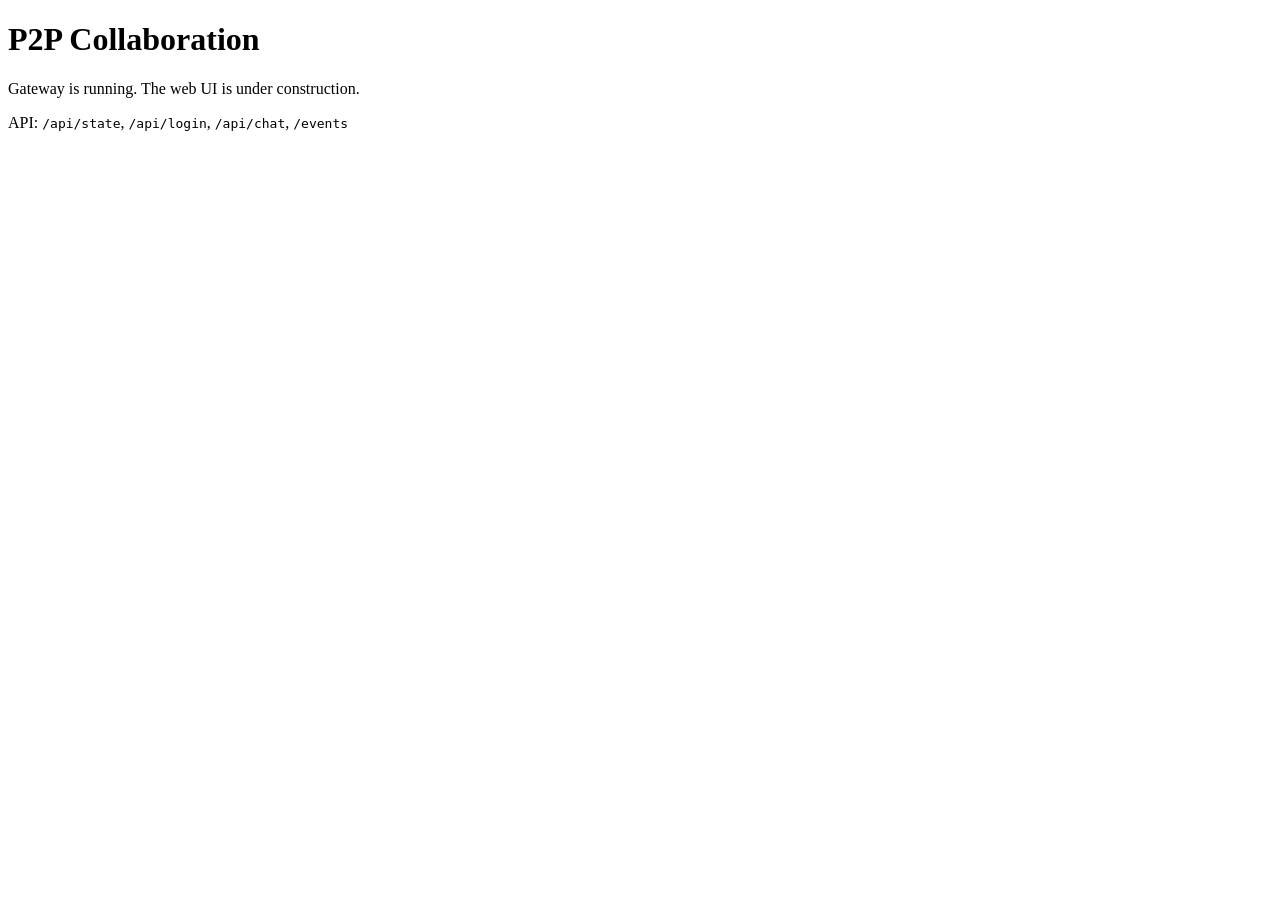
==== web/index.html @ 7ecc8738 "Added: client gateway + http, waiting on UI" ====
<!doctype html>
<html lang="en">
  <head>
    <meta charset="utf-8">
    <meta name="viewport" content="width=device-width, initial-scale=1">
    <title>P2P Collaboration</title>
  </head>
  <body>
    <h1>P2P Collaboration</h1>
    <p>Gateway is running. The web UI is under construction.</p>
    <p>
      API: <code>/api/state</code>, <code>/api/login</code>,
      <code>/api/chat</code>, <code>/events</code>
    </p>
  </body>
</html>
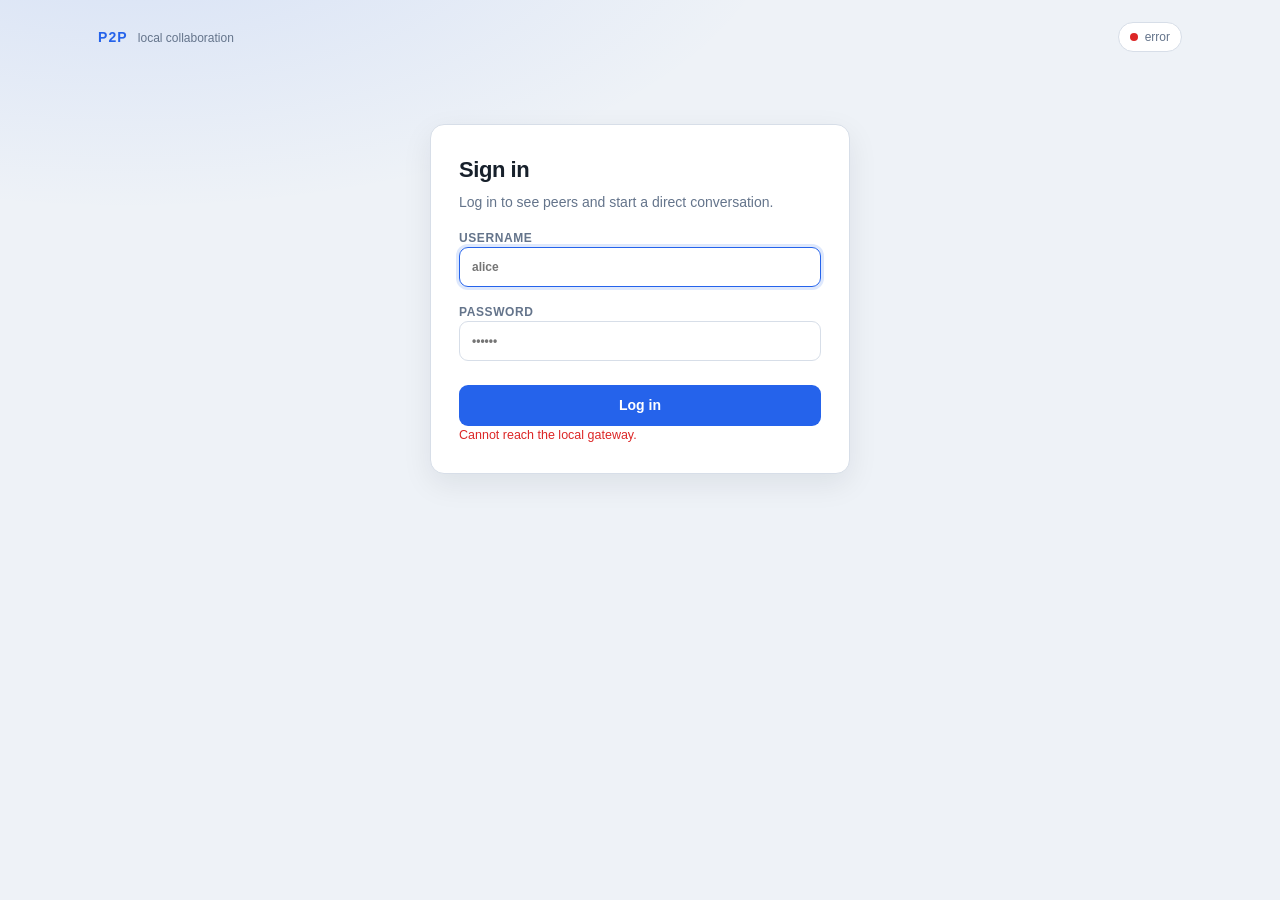
==== commit cad99c59: "Feat: DM wiring into client daemon and minimal skeleton of web" ====
--- a/web/index.html
+++ b/web/index.html
@@ -4,13 +4,63 @@
     <meta charset="utf-8">
     <meta name="viewport" content="width=device-width, initial-scale=1">
     <title>P2P Collaboration</title>
+    <link rel="stylesheet" href="style.css">
   </head>
   <body>
-    <h1>P2P Collaboration</h1>
-    <p>Gateway is running. The web UI is under construction.</p>
-    <p>
-      API: <code>/api/state</code>, <code>/api/login</code>,
-      <code>/api/chat</code>, <code>/events</code>
-    </p>
+    <div class="page">
+      <header class="topbar">
+        <div class="brand">
+          <span class="logo">P2P</span>
+          <span class="tagline">local collaboration</span>
+        </div>
+        <div class="who" id="who"></div>
+        <div class="status" id="status" aria-live="polite">
+          <span class="dot"></span><span id="status-text">idle</span>
+        </div>
+      </header>
+
+      <!-- Minimal shell scaffold. Auth owns this file; replace freely. -->
+      <section class="login card" id="login-view">
+        <h1>Sign in</h1>
+        <p class="muted">Log in to see peers and start a direct conversation.</p>
+        <form id="login-form" novalidate>
+          <label>
+            Username
+            <input name="username" autocomplete="username" autocapitalize="none"
+                   spellcheck="false" placeholder="alice" required>
+          </label>
+          <label>
+            Password
+            <input name="password" type="password" autocomplete="current-password"
+                   placeholder="••••••" required>
+          </label>
+          <button type="submit" id="login-button">Log in</button>
+        </form>
+        <p class="error" id="login-error" role="alert"></p>
+      </section>
+
+      <main class="app" id="app-view" hidden>
+        <aside class="card sidebar">
+          <div class="card-head">
+            <h2>Peers</h2>
+            <span class="count" id="peer-count">0</span>
+          </div>
+          <ul class="peer-list" id="peer-list"></ul>
+          <p class="muted empty" id="no-peers">No peers online yet.</p>
+          <p class="hint">Select a peer to open a direct message.</p>
+        </aside>
+
+        <section class="card dm-panel">
+          <!-- web/dm.js owns this subtree. -->
+          <div id="dm-root"></div>
+        </section>
+      </main>
+
+      <p class="error banner" id="app-error" role="alert" hidden></p>
+    </div>
+
+    <script src="login.js"></script>
+    <script src="dm.js"></script>
+    <script src="app.js"></script>
   </body>
 </html>
--- a/web/style.css
+++ b/web/style.css
@@ -0,0 +1,259 @@
+:root {
+  --bg: #eef2f7;
+  --panel: #ffffff;
+  --ink: #17202b;
+  --muted: #64748b;
+  --line: #d7dee8;
+  --accent: #2563eb;
+  --accent-ink: #ffffff;
+  --ok: #16a34a;
+  --warn: #d97706;
+  --bad: #dc2626;
+  --bubble-in: #f1f5f9;
+  --bubble-out: #dbeafe;
+  --shadow: 0 10px 30px rgba(15, 23, 42, 0.08);
+}
+
+@media (prefers-color-scheme: dark) {
+  :root {
+    --bg: #0b1220;
+    --panel: #141d2e;
+    --ink: #e5ecf6;
+    --muted: #94a3b8;
+    --line: #2a3850;
+    --accent: #60a5fa;
+    --accent-ink: #0b1220;
+    --bubble-in: #1c2940;
+    --bubble-out: #1e3a5f;
+    --shadow: 0 10px 30px rgba(0, 0, 0, 0.35);
+  }
+}
+
+* { box-sizing: border-box; }
+[hidden] { display: none !important; }
+
+body {
+  margin: 0;
+  min-height: 100vh;
+  background:
+    radial-gradient(1100px 500px at 10% -10%, rgba(37, 99, 235, 0.12), transparent 60%),
+    var(--bg);
+  color: var(--ink);
+  font: 14px/1.5 -apple-system, BlinkMacSystemFont, "Segoe UI", Roboto, Helvetica, Arial, sans-serif;
+}
+
+.page {
+  width: min(1120px, 100%);
+  margin: 0 auto;
+  padding: 22px 18px 40px;
+}
+
+.topbar {
+  display: flex;
+  align-items: center;
+  gap: 16px;
+  margin-bottom: 18px;
+}
+
+.brand { display: flex; align-items: baseline; gap: 10px; }
+.logo {
+  font-weight: 800;
+  letter-spacing: 0.08em;
+  color: var(--accent);
+}
+.tagline { color: var(--muted); font-size: 12px; }
+.who { margin-left: auto; color: var(--muted); font-weight: 600; }
+
+.status {
+  display: inline-flex;
+  align-items: center;
+  gap: 7px;
+  border: 1px solid var(--line);
+  background: var(--panel);
+  border-radius: 999px;
+  padding: 5px 11px;
+  font-size: 12px;
+  color: var(--muted);
+}
+.status .dot {
+  width: 8px; height: 8px; border-radius: 50%;
+  background: var(--muted);
+}
+.status[data-status="authenticated"] .dot { background: var(--ok); }
+.status[data-status="connecting"] .dot { background: var(--warn); }
+.status[data-status="error"] .dot,
+.status[data-status="disconnected"] .dot { background: var(--bad); }
+.status[data-status="authenticated"] { color: var(--ok); }
+
+.card {
+  background: var(--panel);
+  border: 1px solid var(--line);
+  border-radius: 14px;
+  box-shadow: var(--shadow);
+}
+
+.login {
+  max-width: 420px;
+  margin: 8vh auto 0;
+  padding: 28px;
+}
+.login h1 { margin: 0 0 6px; font-size: 22px; letter-spacing: -0.02em; }
+.login p { margin-top: 0; }
+
+label {
+  display: block;
+  margin: 16px 0 6px;
+  font-size: 12px;
+  font-weight: 600;
+  color: var(--muted);
+  text-transform: uppercase;
+  letter-spacing: 0.05em;
+}
+input {
+  width: 100%;
+  padding: 10px 12px;
+  border: 1px solid var(--line);
+  border-radius: 9px;
+  background: transparent;
+  color: var(--ink);
+  font: inherit;
+  outline: none;
+}
+input:focus { border-color: var(--accent); box-shadow: 0 0 0 3px rgba(37, 99, 235, 0.15); }
+
+button {
+  font: inherit;
+  font-weight: 600;
+  border: 0;
+  border-radius: 9px;
+  padding: 10px 14px;
+  background: var(--accent);
+  color: var(--accent-ink);
+  cursor: pointer;
+}
+button:disabled { opacity: 0.55; cursor: not-allowed; }
+#login-button { width: 100%; margin-top: 18px; }
+
+.app {
+  display: grid;
+  grid-template-columns: 260px minmax(0, 1fr);
+  gap: 14px;
+  min-height: 68vh;
+}
+
+.sidebar { padding: 16px; display: flex; flex-direction: column; }
+.card-head { display: flex; align-items: center; justify-content: space-between; }
+.card-head h2 { margin: 0; font-size: 14px; text-transform: uppercase; letter-spacing: 0.07em; color: var(--muted); }
+.count {
+  min-width: 22px; text-align: center;
+  border: 1px solid var(--line); border-radius: 999px;
+  padding: 0 7px; font-size: 11px; color: var(--muted);
+}
+
+.peer-list { list-style: none; margin: 12px 0 0; padding: 0; display: grid; gap: 6px; }
+.peer-list button {
+  width: 100%;
+  display: flex;
+  justify-content: space-between;
+  gap: 10px;
+  background: transparent;
+  color: var(--ink);
+  border: 1px solid transparent;
+  padding: 9px 10px;
+  text-align: left;
+}
+.peer-list button:hover { background: var(--bubble-in); border-color: var(--line); }
+.peer-list button.active { border-color: var(--accent); background: var(--bubble-out); }
+.peer-list button.unread::after {
+  content: "";
+  width: 7px; height: 7px; border-radius: 50%;
+  background: var(--accent);
+  align-self: center;
+  margin-left: 4px;
+}
+.peer-addr { color: var(--muted); font-size: 11px; font-family: ui-monospace, SFMono-Regular, Menlo, monospace; }
+.empty, .hint { font-size: 12px; }
+.hint { margin-top: auto; padding-top: 14px; border-top: 1px solid var(--line); }
+
+.dm-panel { padding: 16px 18px; display: flex; min-height: 0; }
+#dm-root { display: flex; flex-direction: column; width: 100%; min-height: 0; }
+
+.dm-head { display: flex; align-items: center; gap: 12px; justify-content: space-between; }
+.dm-head h2 { margin: 0; font-size: 15px; }
+.dm-head select {
+  max-width: 55%;
+  padding: 7px 9px;
+  border: 1px solid var(--line);
+  border-radius: 8px;
+  background: var(--panel);
+  color: var(--ink);
+  font: inherit;
+}
+
+.dm-empty {
+  margin: auto;
+  max-width: 320px;
+  text-align: center;
+  color: var(--muted);
+  padding: 40px 10px;
+}
+
+.dm-thread-head {
+  display: flex;
+  align-items: baseline;
+  justify-content: space-between;
+  gap: 10px;
+}
+.dm-thread-head strong { font-size: 14px; }
+.dm-thread-head .is-online { color: var(--ok); }
+.dm-thread-head .is-offline { color: var(--warn); }
+.dm-empty-thread { text-align: center; margin: 18px 0; }
+
+.dm-thread { display: flex; flex-direction: column; min-height: 0; flex: 1; margin-top: 12px; }
+.dm-messages {
+  flex: 1;
+  min-height: 240px;
+  max-height: 52vh;
+  overflow-y: auto;
+  display: flex;
+  flex-direction: column;
+  gap: 8px;
+  padding: 6px 4px 12px;
+  scroll-behavior: smooth;
+}
+
+.dm-message {
+  max-width: 78%;
+  border: 1px solid var(--line);
+  border-radius: 12px;
+  padding: 7px 11px;
+  background: var(--bubble-in);
+}
+.dm-message.outgoing { align-self: flex-end; background: var(--bubble-out); }
+.dm-message.incoming { align-self: flex-start; }
+.dm-meta { font-size: 10.5px; color: var(--muted); margin-bottom: 2px; }
+.dm-text { white-space: pre-wrap; overflow-wrap: anywhere; }
+
+.dm-form { display: flex; gap: 8px; padding-top: 10px; border-top: 1px solid var(--line); }
+.dm-form input { flex: 1; }
+.dm-form button { white-space: nowrap; }
+
+.error { color: var(--bad); font-size: 12.5px; min-height: 1.2em; margin: 10px 0 0; }
+.banner {
+  position: sticky;
+  bottom: 12px;
+  background: var(--panel);
+  border: 1px solid var(--bad);
+  border-radius: 10px;
+  padding: 10px 12px;
+  box-shadow: var(--shadow);
+}
+.muted { color: var(--muted); }
+
+@media (max-width: 760px) {
+  .app { grid-template-columns: 1fr; }
+  .sidebar { order: 2; }
+  .dm-panel { min-height: 60vh; }
+  .topbar { flex-wrap: wrap; }
+  .who { margin-left: 0; }
+}
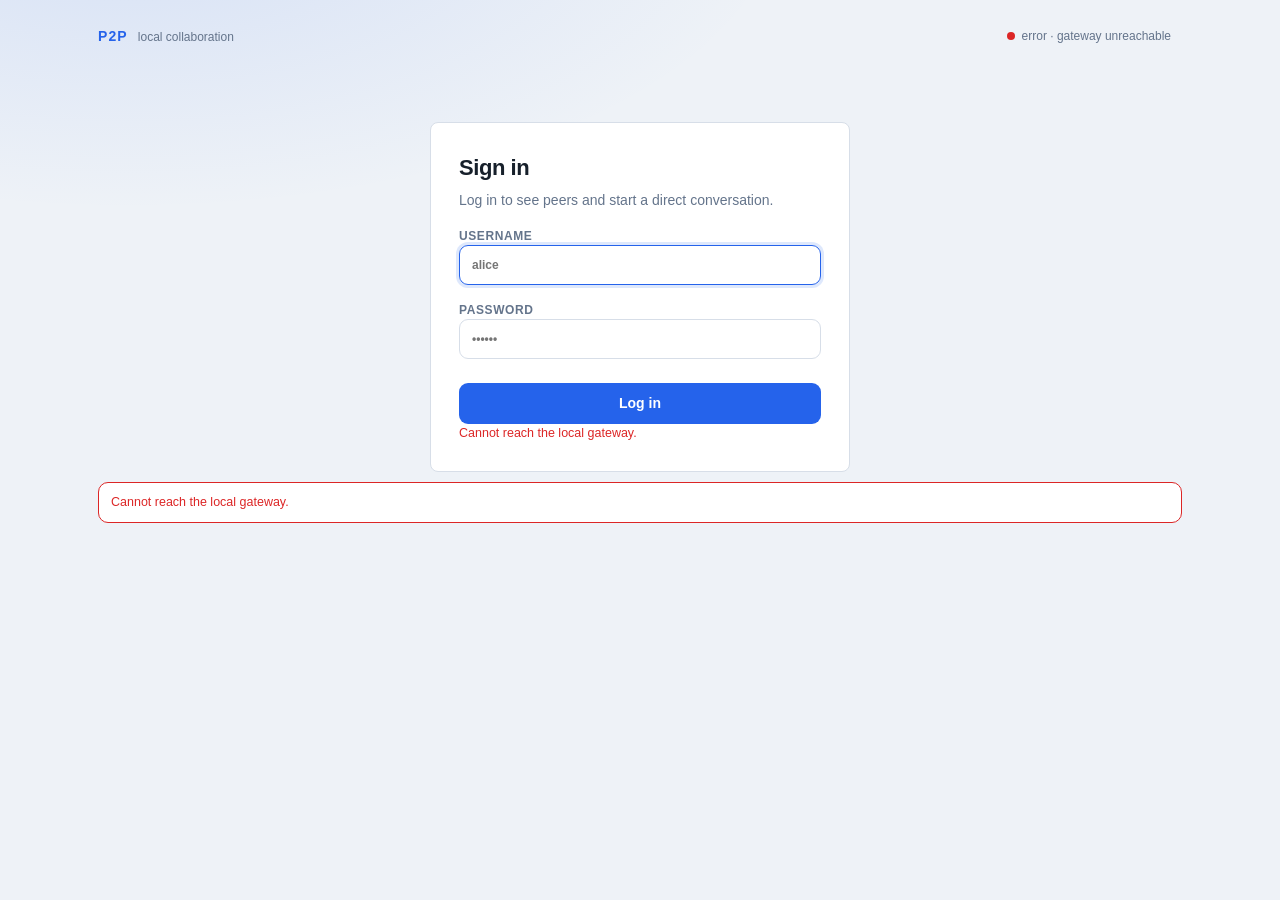
==== commit 8a1cfe3b: "Refactored: web-shell, Feat: built DM, global chat" ====
--- a/web/index.html
+++ b/web/index.html
@@ -4,6 +4,7 @@
     <meta charset="utf-8">
     <meta name="viewport" content="width=device-width, initial-scale=1">
     <title>P2P Collaboration</title>
+    <link rel="icon" href="data:,">
     <link rel="stylesheet" href="style.css">
   </head>
   <body>
@@ -14,53 +15,74 @@
           <span class="tagline">local collaboration</span>
         </div>
         <div class="who" id="who"></div>
+        <button type="button" id="reconnect" class="ghost" hidden>Reconnect</button>
         <div class="status" id="status" aria-live="polite">
           <span class="dot"></span><span id="status-text">idle</span>
         </div>
       </header>
 
-      <!-- Minimal shell scaffold. Auth owns this file; replace freely. -->
-      <section class="login card" id="login-view">
-        <h1>Sign in</h1>
+      <!-- Login gate. Owned by login.js; the shell only shows/hides it. -->
+      <section class="login card" id="login-view" aria-labelledby="login-title">
+        <h1 id="login-title">Sign in</h1>
         <p class="muted">Log in to see peers and start a direct conversation.</p>
         <form id="login-form" novalidate>
           <label>
             Username
             <input name="username" autocomplete="username" autocapitalize="none"
-                   spellcheck="false" placeholder="alice" required>
+                   spellcheck="false" placeholder="alice" maxlength="20"
+                   aria-describedby="login-error" required>
           </label>
           <label>
             Password
             <input name="password" type="password" autocomplete="current-password"
-                   placeholder="••••••" required>
+                   placeholder="••••••" aria-describedby="login-error" required>
           </label>
           <button type="submit" id="login-button">Log in</button>
         </form>
         <p class="error" id="login-error" role="alert"></p>
       </section>
 
+      <!-- Workspace shell. Global chat and the DM thread are both views in the
+           right-hand card; the sidebar selects which one is visible. -->
       <main class="app" id="app-view" hidden>
-        <aside class="card sidebar">
+        <aside class="card sidebar" aria-label="Navigation">
           <div class="card-head">
-            <h2>Peers</h2>
-            <span class="count" id="peer-count">0</span>
+            <h2>Global</h2>
           </div>
-          <ul class="peer-list" id="peer-list"></ul>
-          <p class="muted empty" id="no-peers">No peers online yet.</p>
-          <p class="hint">Select a peer to open a direct message.</p>
+          <ul class="peer-list global-list" id="global-list">
+            <li>
+              <button type="button" id="global-chat" class="active">
+                <span class="peer-id"><span class="peer-name">Global chat</span></span>
+              </button>
+            </li>
+          </ul>
+
+          <section class="sidebar-panel peers-panel" aria-labelledby="peers-title">
+            <div class="card-head">
+              <h2 id="peers-title">Peers</h2>
+              <span class="count" id="peer-count">0</span>
+            </div>
+            <ul class="peer-list" id="peer-list"></ul>
+            <p class="muted empty" id="no-peers">No peers online yet.</p>
+          </section>
         </aside>
 
-        <section class="card dm-panel">
-          <!-- web/dm.js owns this subtree. -->
-          <div id="dm-root"></div>
+        <section class="card workspace" id="workspace" aria-label="Workspace">
+          <nav class="view-tabs" id="view-tabs" aria-label="Views" hidden></nav>
+          <div class="view-stack" id="view-stack"></div>
         </section>
       </main>
 
       <p class="error banner" id="app-error" role="alert" hidden></p>
     </div>
 
+    <!-- Order matters only for the modules that register at load time:
+         shell-core first, then any view module, then the shell. A module loaded
+         after app.js still mounts, but must seed itself from P2P.store. -->
+    <script src="shell-core.js"></script>
+    <script src="chat.js"></script>
+    <script src="dm.js"></script>
     <script src="login.js"></script>
-    <script src="dm.js"></script>
     <script src="app.js"></script>
   </body>
 </html>
--- a/web/style.css
+++ b/web/style.css
@@ -12,20 +12,28 @@
   --bubble-in: #f1f5f9;
   --bubble-out: #dbeafe;
   --shadow: 0 10px 30px rgba(15, 23, 42, 0.08);
+  --body-bg: radial-gradient(1100px 500px at 10% -10%, rgba(37, 99, 235, 0.12), transparent 60%), var(--bg);
+  color-scheme: light;
 }
 
 @media (prefers-color-scheme: dark) {
   :root {
-    --bg: #0b1220;
-    --panel: #141d2e;
-    --ink: #e5ecf6;
-    --muted: #94a3b8;
-    --line: #2a3850;
+    /* GitHub-dark neutrals: flat canvas, subtle panel, restrained borders. */
+    --bg: #0d1117;
+    --panel: #161b22;
+    --ink: #e6edf3;
+    --muted: #8b949e;
+    --line: #30363d;
     --accent: #60a5fa;
-    --accent-ink: #0b1220;
-    --bubble-in: #1c2940;
-    --bubble-out: #1e3a5f;
-    --shadow: 0 10px 30px rgba(0, 0, 0, 0.35);
+    --accent-ink: #0d1117;
+    --ok: #3fb950;
+    --warn: #d29922;
+    --bad: #f85149;
+    --bubble-in: #21262d;
+    --bubble-out: rgba(56, 139, 253, 0.15);
+    --shadow: 0 8px 24px rgba(1, 4, 9, 0.5);
+    --body-bg: var(--bg);
+    color-scheme: dark;
   }
 }
 
@@ -35,9 +43,7 @@
 body {
   margin: 0;
   min-height: 100vh;
-  background:
-    radial-gradient(1100px 500px at 10% -10%, rgba(37, 99, 235, 0.12), transparent 60%),
-    var(--bg);
+  background: var(--body-bg);
   color: var(--ink);
   font: 14px/1.5 -apple-system, BlinkMacSystemFont, "Segoe UI", Roboto, Helvetica, Arial, sans-serif;
 }
@@ -68,9 +74,6 @@
   display: inline-flex;
   align-items: center;
   gap: 7px;
-  border: 1px solid var(--line);
-  background: var(--panel);
-  border-radius: 999px;
   padding: 5px 11px;
   font-size: 12px;
   color: var(--muted);
@@ -88,8 +91,7 @@
 .card {
   background: var(--panel);
   border: 1px solid var(--line);
-  border-radius: 14px;
-  box-shadow: var(--shadow);
+  border-radius: 8px;
 }
 
 .login {
@@ -132,17 +134,26 @@
   cursor: pointer;
 }
 button:disabled { opacity: 0.55; cursor: not-allowed; }
+button.ghost {
+  background: transparent;
+  color: var(--accent);
+  border: 1px solid var(--line);
+  padding: 6px 10px;
+  font-size: 12px;
+}
 #login-button { width: 100%; margin-top: 18px; }
 
 .app {
   display: grid;
   grid-template-columns: 260px minmax(0, 1fr);
-  gap: 14px;
+  gap: 8px;
   min-height: 68vh;
 }
 
-.sidebar { padding: 16px; display: flex; flex-direction: column; }
-.card-head { display: flex; align-items: center; justify-content: space-between; }
+.sidebar { padding: 4px; display: flex; flex-direction: column; min-height: 0; }
+.sidebar-panel { display: flex; flex-direction: column; min-height: 0; }
+.peers-panel { flex: 1; min-height: 0; }
+.card-head { display: flex; align-items: center; justify-content: space-between; padding: 8px 12px 0 12px;}
 .card-head h2 { margin: 0; font-size: 14px; text-transform: uppercase; letter-spacing: 0.07em; color: var(--muted); }
 .count {
   min-width: 22px; text-align: center;
@@ -150,45 +161,114 @@
   padding: 0 7px; font-size: 11px; color: var(--muted);
 }
 
-.peer-list { list-style: none; margin: 12px 0 0; padding: 0; display: grid; gap: 6px; }
+.peer-list { list-style: none; margin: 10px 0 0; padding: 0; display: flex; flex-direction: column; gap: 2px; }
+.global-list { margin: 6px 0 10px; }
+.peers-panel .peer-list { flex: 1; min-height: 0; overflow-y: auto; }
+.peers-panel .empty { padding: 0 12px; }
 .peer-list button {
   width: 100%;
   display: flex;
-  justify-content: space-between;
+  align-items: center;
+  justify-content: flex-start;
   gap: 10px;
   background: transparent;
   color: var(--ink);
-  border: 1px solid transparent;
+  border-radius: 6px;
   padding: 9px 10px;
   text-align: left;
 }
 .peer-list button:hover { background: var(--bubble-in); border-color: var(--line); }
 .peer-list button.active { border-color: var(--accent); background: var(--bubble-out); }
+
+.peer-id { display: flex; align-items: baseline; gap: 0; min-width: 0; flex: 1; }
+.peer-name { flex: 0 0 auto; }
+.peer-at { flex: 0 0 auto; color: var(--muted); }
+.peer-addr {
+  flex: 0 1 auto;
+  min-width: 0;
+  overflow: hidden;
+  text-overflow: ellipsis;
+  white-space: nowrap;
+  color: var(--muted);
+  font-size: 11px;
+  font-family: ui-monospace, SFMono-Regular, Menlo, monospace;
+}
+
+/* Always present so the unread dot never shifts name@addr when it lights up. */
+.peer-list button::after {
+  content: "";
+  flex: 0 0 7px;
+  width: 7px; height: 7px; border-radius: 50%;
+  margin-left: auto;
+  background: transparent;
+}
 .peer-list button.unread::after {
-  content: "";
-  width: 7px; height: 7px; border-radius: 50%;
   background: var(--accent);
-  align-self: center;
-  margin-left: 4px;
-}
-.peer-addr { color: var(--muted); font-size: 11px; font-family: ui-monospace, SFMono-Regular, Menlo, monospace; }
-.empty, .hint { font-size: 12px; }
-.hint { margin-top: auto; padding-top: 14px; border-top: 1px solid var(--line); }
-
-.dm-panel { padding: 16px 18px; display: flex; min-height: 0; }
+}
+.empty { font-size: 12px; }
+
+/* Global chat view (workspace). Structural rules; visual pass can restyle. */
+.chat-head { display: flex; align-items: center; justify-content: space-between; gap: 12px; }
+.chat-head h2 { margin: 0; font-size: 15px; }
+.chat-log {
+  flex: 1;
+  min-height: 240px;
+  max-height: 52vh;
+  overflow-y: auto;
+  display: flex;
+  flex-direction: column;
+  gap: 8px;
+  padding: 6px 4px 12px;
+  scroll-behavior: smooth;
+}
+.chat-empty { margin: auto; max-width: 320px; text-align: center; color: var(--muted); padding: 40px 10px; }
+.chat-message {
+  max-width: 78%;
+  border-radius: 10px;
+  padding: 7px 11px;
+  background: var(--bubble-in);
+}
+.chat-message.own { align-self: flex-end; background: var(--bubble-out); }
+.chat-meta {
+  display: flex;
+  align-items: baseline;
+  justify-content: space-between;
+  gap: 8px;
+  color: var(--muted);
+  font-size: 10.5px;
+  margin-bottom: 2px;
+}
+.chat-from { font-weight: 600; color: var(--ink); }
+.chat-message.own .chat-from { color: var(--accent); }
+.chat-text { white-space: pre-wrap; overflow-wrap: anywhere; }
+.chat-form { display: flex; gap: 8px; padding-top: 10px; }
+.chat-form input { flex: 1; }
+.chat-form button { white-space: nowrap; }
+.chat-error { margin-top: 10px; }
+
+/* Workspace shell: one card, optional tab strip, then the mounted views.
+   These are structural rules only; the visual pass can restyle them freely. */
+.workspace { padding: 8px 12px; display: flex; flex-direction: column; min-height: 0; }
+.view-tabs { display: flex; gap: 6px; margin-bottom: 12px; }
+.view-tabs .view-tab {
+  background: transparent;
+  color: var(--muted);
+  border: 1px solid transparent;
+  border-radius: 999px;
+  padding: 6px 11px;
+  font-size: 12px;
+}
+.view-tabs .view-tab[aria-current="page"] {
+  background: var(--bubble-out);
+  border-color: var(--line);
+  color: var(--ink);
+}
+.view-stack { display: flex; flex-direction: column; flex: 1; min-height: 0; width: 100%; }
+.view { display: flex; flex-direction: column; flex: 1; min-height: 0; width: 100%; }
 #dm-root { display: flex; flex-direction: column; width: 100%; min-height: 0; }
 
 .dm-head { display: flex; align-items: center; gap: 12px; justify-content: space-between; }
-.dm-head h2 { margin: 0; font-size: 15px; }
-.dm-head select {
-  max-width: 55%;
-  padding: 7px 9px;
-  border: 1px solid var(--line);
-  border-radius: 8px;
-  background: var(--panel);
-  color: var(--ink);
-  font: inherit;
-}
+.dm-head h2 { margin: 0; font-size: 15px; color: var(--muted);}
 
 .dm-empty {
   margin: auto;
@@ -204,7 +284,7 @@
   justify-content: space-between;
   gap: 10px;
 }
-.dm-thread-head strong { font-size: 14px; }
+.dm-thread-head strong { font-size: 14px;}
 .dm-thread-head .is-online { color: var(--ok); }
 .dm-thread-head .is-offline { color: var(--warn); }
 .dm-empty-thread { text-align: center; margin: 18px 0; }
@@ -224,7 +304,6 @@
 
 .dm-message {
   max-width: 78%;
-  border: 1px solid var(--line);
   border-radius: 12px;
   padding: 7px 11px;
   background: var(--bubble-in);
@@ -234,8 +313,23 @@
 .dm-meta { font-size: 10.5px; color: var(--muted); margin-bottom: 2px; }
 .dm-text { white-space: pre-wrap; overflow-wrap: anywhere; }
 
-.dm-form { display: flex; gap: 8px; padding-top: 10px; border-top: 1px solid var(--line); }
+.dm-form { display: flex; gap: 8px; padding-top: 10px;}
 .dm-form input { flex: 1; }
+/* Keep the composer border neutral while typing; the caret is the focus cue. */
+.dm-form input:focus { border-color: var(--line); box-shadow: none; }
+.dm-form .dm-attach {
+  flex: 0 0 40px;
+  width: 40px;
+  padding: 0;
+  display: grid;
+  place-items: center;
+  background: transparent;
+  color: var(--muted);
+  border: 1px solid var(--line);
+  border-radius: 9px;
+}
+.dm-form .dm-attach svg { display: block; }
+.dm-form .dm-attach:hover:not(:disabled) { background: var(--bubble-in); color: var(--ink); }
 .dm-form button { white-space: nowrap; }
 
 .error { color: var(--bad); font-size: 12.5px; min-height: 1.2em; margin: 10px 0 0; }
@@ -246,14 +340,13 @@
   border: 1px solid var(--bad);
   border-radius: 10px;
   padding: 10px 12px;
-  box-shadow: var(--shadow);
 }
 .muted { color: var(--muted); }
 
 @media (max-width: 760px) {
   .app { grid-template-columns: 1fr; }
   .sidebar { order: 2; }
-  .dm-panel { min-height: 60vh; }
+  .workspace { min-height: 60vh; }
   .topbar { flex-wrap: wrap; }
   .who { margin-left: 0; }
 }
